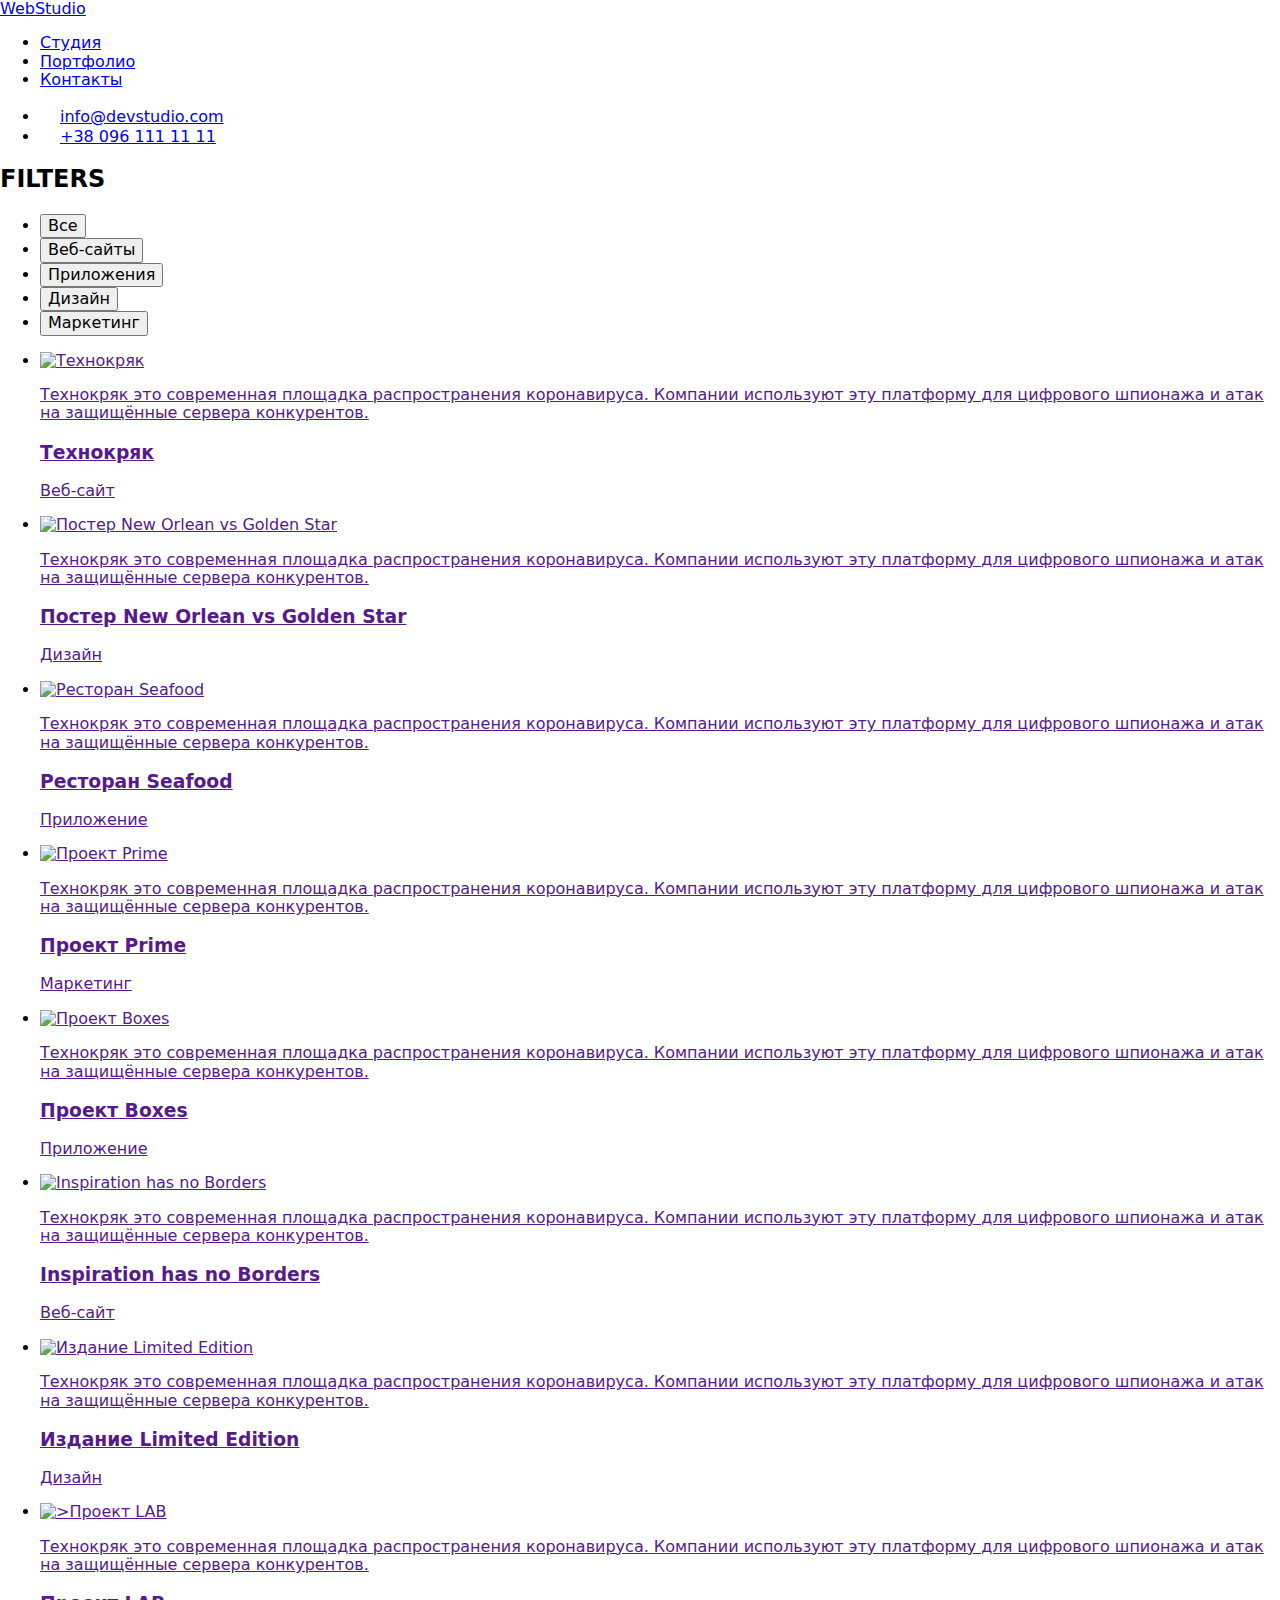
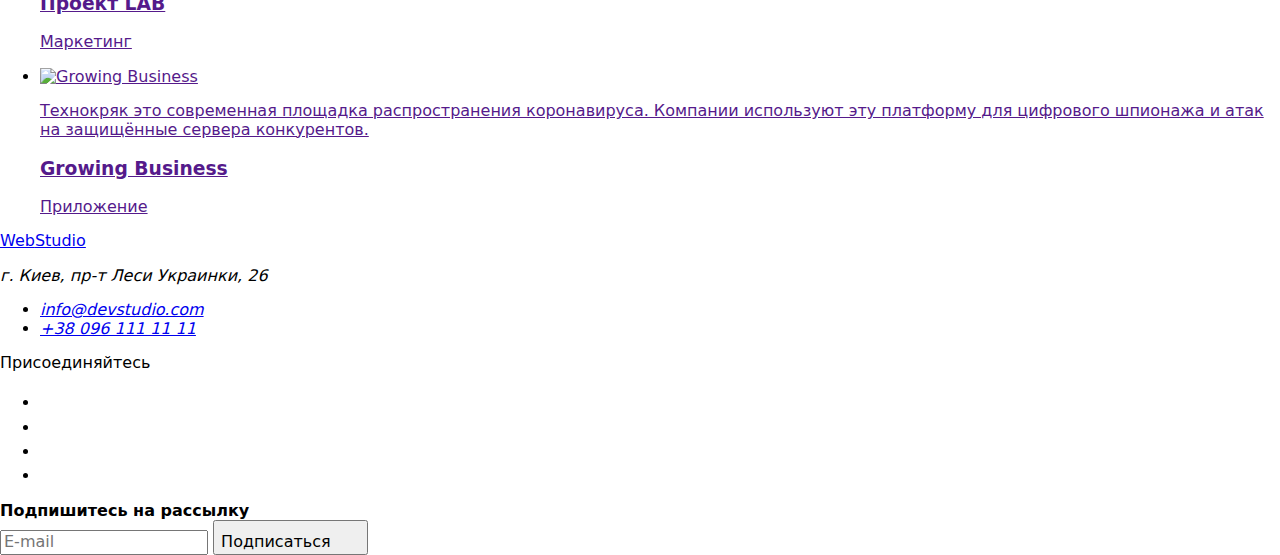
==== portfolio.html @ fc99a52b "Add files via upload" ====
<!DOCTYPE html>
<html lang="en">

<head>
    <meta charset="UTF-8">
    <meta http-equiv="X-UA-Compatible" content="IE=edge">
    <meta name="viewport" content="width=device-width, initial-scale=1.0">
    <title>Портфолио</title>
    <link rel="stylesheet" href="https://cdnjs.cloudflare.com/ajax/libs/modern-normalize/1.1.0/modern-normalize.min.css">
    <link rel="preconnect" href="https://fonts.googleapis.com">
    <link rel="preconnect" href="https://fonts.gstatic.com" crossorigin>
    <link
        href="https://fonts.googleapis.com/css2?family=Raleway:wght@700&family=Roboto:wght@400;500;700;900&display=swap"
        rel="stylesheet">
    <link rel="stylesheet" href="./css/styles.css">


</head>

<body>
    <header class="navigation">
        <div class="container"> 
             <a href="#" class="logo link main-menu">Web<span class="studio">Studio</span></a>
             <nav class="top-nav">
                 <ul class="menu-nav-links list">
                     <li><a href="./index.html" class="link">Студия</a></li>
                     <li><a href="portfolio.html" class="link-current">Портфолио</a></li>
                     <li><a href="#" class="link">Контакты</a></li>
                 </ul>
             </nav>
             <div class="contacts-links">
                 <ul class="nav-links list">
                     <li><a href="mailto:info@devstudio.com" class="e-mail-address link"><svg class="icon-envelope" width="20" height="16">
                         <use href="./images/icons.svg#icon-envelope"></use>
                     </svg>info@devstudio.com</a></li>
                     <li><a href="tel:+380961111111" class="phone-number link">
                     <svg class="icon-smartphone" width="20" height="16">
                         <use href="./images/icons.svg#icon-smartphone"></use>
                     </svg>+38 096 111 11 11</a></li>
                 </ul>
             </div>
         </div>
     </header>
    <main>
        <section class="projects-section">
            <div class="container">
                <h2 class="visually-hidden">FILTERS</h2>
                <!--filters-->
                <ul class="filters list">
                    <li><button class="filter oll" type="button">Все</button></li>
                    <li><button class="filter" type="button">Веб-сайты</button></li>
                    <li><button class="filter" type="button">Приложения</button></li>
                    <li> <button class="filter" type="button">Дизайн</button></li>
                    <li> <button class="filter" type="button">Маркетинг</button></li>
                </ul>
                <!--projects-->
                <ul class="projects list">
                    <li class="project">
                        <a href="" class="portfolio-card-box">
                           <div class="portfolio-card-box-top">
                            <img src="./images/portfolio_cards/pr1.jpg" alt="Технокряк">
                                <div class="poroject-overlay">
                                     <p class="poroject-overlay-text">
                                        Технокряк это современная площадка распространения
                                        коронавируса. Компании используют эту платформу для
                                        цифрового шпионажа и атак на защищённые сервера
                                        конкурентов.
                                    </p>
                                </div>
                           </div>
                            <div class="description">
                                <h3 class="project-title">Технокряк</h3>
                                <p class="project-text">Веб-сайт</p>
                            </div>
                        </a>
                    </li>
                    <li class="project">
                        <a href="" class="portfolio-card-box">
                          <div class="portfolio-card-box-top">
                                <img src="./images/portfolio_cards/pr2.jpg" alt="Постер New Orlean vs Golden Star">
                                <div class="poroject-overlay">
                                    <p class="poroject-overlay-text">
                                        Технокряк это современная площадка распространения
                                        коронавируса. Компании используют эту платформу для
                                        цифрового шпионажа и атак на защищённые сервера
                                        конкурентов.
                                    </p>
                                </div>
                          </div>
                            <div class="description">
                                <h3 class="project-title">Постер New Orlean vs Golden Star</h3>
                                <p class="project-text">Дизайн</p>
                            </div>
                        </a>
                    </li>
                    <li class="project">
                        <a href="" class="portfolio-card-box">
                           <div class="portfolio-card-box-top">
                                <img src="./images/portfolio_cards/pr3.jpg" alt="Ресторан Seafood">
                                <div class="poroject-overlay">
                                    <p class="poroject-overlay-text">
                                        Технокряк это современная площадка распространения
                                        коронавируса. Компании используют эту платформу для
                                        цифрового шпионажа и атак на защищённые сервера
                                        конкурентов.
                                    </p>
                                </div>
                            </div>   
                            <div class="description">
                                <h3 class="project-title">Ресторан Seafood</h3>
                                <p class="project-text">Приложение</p>
                            </div>
                        </a>
                    </li>
                    <li class="project">
                        <a href="" class="portfolio-card-box">
                            <div class="portfolio-card-box-top">
                                <img src="./images/portfolio_cards/pr4.jpg" alt="Проект Prime">
                                    <div class="poroject-overlay">
                                        <p class="poroject-overlay-text">
                                            Технокряк это современная площадка распространения
                                            коронавируса. Компании используют эту платформу для
                                            цифрового шпионажа и атак на защищённые сервера
                                            конкурентов.
                                        </p>
                                    </div>
                                </div>
                            <div class="description">
                                <h3 class="project-title">Проект Prime</h3>
                                <p class="project-text">Маркетинг</p>
                            </div>
                        </a>
                    </li>
                    <li class="project">
                        <a href="" class="portfolio-card-box">
                            <div class="portfolio-card-box-top">
                                <img src="./images/portfolio_cards/pr5.jpg" alt="Проект Boxes">
                                <div class="poroject-overlay">
                                    <p class="poroject-overlay-text">
                                        Технокряк это современная площадка распространения
                                        коронавируса. Компании используют эту платформу для
                                        цифрового шпионажа и атак на защищённые сервера
                                        конкурентов.
                                    </p>
                                </div>
                             </div>  
                            <div class="description">
                                <h3 class="project-title">Проект Boxes</h3>
                                <p class="project-text">Приложение</p>
                            </div>
                        </a>
                    </li>
                    <li class="project">
                        <a href="" class="portfolio-card-box">
                                <div class="portfolio-card-box-top">
                                    <img src="./images/portfolio_cards/pr6.jpg" alt="Inspiration has no Borders">
                                    <div class="poroject-overlay">
                                        <p class="poroject-overlay-text">
                                            Технокряк это современная площадка распространения
                                            коронавируса. Компании используют эту платформу для
                                            цифрового шпионажа и атак на защищённые сервера
                                            конкурентов.
                                        </p>
                                    </div>
                                </div>
                                <div class="description">
                                    <h3 class="project-title">Inspiration has no Borders</h3>
                                    <p class="project-text">Веб-сайт</p>
                                </div>
                        </a>
                    </li>
                    <li class="project">
                        <a href="" class="portfolio-card-box">
                            <div class="portfolio-card-box-top">
                                <img src="./images/portfolio_cards/pr7.jpg" alt="Издание Limited Edition">
                                <div class="poroject-overlay">
                                    <p class="poroject-overlay-text">
                                        Технокряк это современная площадка распространения
                                        коронавируса. Компании используют эту платформу для
                                        цифрового шпионажа и атак на защищённые сервера
                                        конкурентов.
                                    </p>
                                </div>
                            </div>
                            <div class="description">
                                <h3 class="project-title">Издание Limited Edition</h3>
                                <p class="project-text">Дизайн</p>
                            </div>
                        </a>
                    </li>
                    <li class="project">
                        <a href="" class="portfolio-card-box">
                            <div class="portfolio-card-box-top">
                                <img src="./images/portfolio_cards/pr8.jpg" alt=">Проект LAB">
                                <div class="poroject-overlay">
                                    <p class="poroject-overlay-text">
                                        Технокряк это современная площадка распространения
                                        коронавируса. Компании используют эту платформу для
                                        цифрового шпионажа и атак на защищённые сервера
                                        конкурентов.
                                    </p>
                                </div>
                            </div>  
                            <div class="description">
                                <h3 class="project-title">Проект LAB</h3>
                                <p class="project-text">Маркетинг</p>
                            </div>
                        </a>
                    </li>
                    <li class="project">
                        <a href="" class="portfolio-card-box">
                            <div class="portfolio-card-box-top">
                                <img src="./images/portfolio_cards/pr9.jpg" alt="Growing Business">
                                <div class="poroject-overlay">
                                    <p class="poroject-overlay-text">
                                        Технокряк это современная площадка распространения
                                        коронавируса. Компании используют эту платформу для
                                        цифрового шпионажа и атак на защищённые сервера
                                        конкурентов.
                                    </p>
                                </div>
                             </div>   
                            <div class="description">
                                <h3 class="project-title">Growing Business</h3>
                                <p class="project-text">Приложение</p>
                            </div>
                        </a>
                    </li>
                </ul>
            </div>
        </section>
    </main>
    <!--footer-->
    <footer>
        <div class="container">
            <div class="footer-content">
                <div class="footer-main-content"> <a href="#" class="logo link">Web<span class="footer-studio">Studio</span></a>
                    <address>
                        <p class="footer-adress">г. Киев, пр-т Леси Украинки, 26</p>
                        <ul class="footer-links list">
                            <li><a href="mailto:info@devstudio.com" class="footer-e-mail-address link">info@devstudio.com</a>
                            </li>
                            <li><a href="tel:+380961111111" class="footer-phone-number link">+38 096 111 11 11</a></li>
                        </ul>
                    </address>
                </div>
                <!--join us-->
                <div class="footer-social-links">
                    <p class="footer-social-title">Присоединяйтесь</p>
                    <ul class="list social-icons">
                        <li class="social-icons-item">
                            <a href="" class="footer-social-icons-link">
                                <svg class="footer-social-icons-svg" width="20" height="20">
                                    <use href="./images/icons.svg#icon-instagram"></use>
                                </svg>
                            </a>
                        </li>
        
                        <li class="social-icons-item">
                            <a href="" class="footer-social-icons-link">
                                <svg class="footer-social-icons-svg" width="20" height="20">
                                    <use href="./images/icons.svg#icon-twitter"></use>
                                </svg>
                            </a>
                        </li>
        
                        <li class="social-icons-item">
                            <a href="" class="footer-social-icons-link">
                                <svg class="footer-social-icons-svg" width="20" height="20">
                                    <use href="./images/icons.svg#icon-facebook"></use>
                                </svg>
                            </a>
                        </li>
        
                        <li class="social-icons-item">
                            <a href="" class="footer-social-icons-link">
                                <svg class="footer-social-icons-svg" width="20" height="20">
                                    <use href="./images/icons.svg#icon-linkedin"></use>
                                </svg>
                            </a>
                        </li>
                    </ul>
                </div>
                <!--subscribe-->
                <div class="subscribe">
                    <strong class="subscribe-title">Подпишитесь на рассылку</strong>
                    <form class="form-subscribe">
                        <input type="email" name="email" id="user-email" placeholder="E-mail" class="subscribe-input" />
        
                        <button type="submit" class="subscribe-button">Подписаться
                            <svg class="subscribe-icon" width="24" height="24">
                                <use href="./images/icons.svg#icon-icon-send"></use>
                            </svg>
                        </button>
                    </form>
                </div>
            </div>
        </div>
    </footer>
</body>

</html>
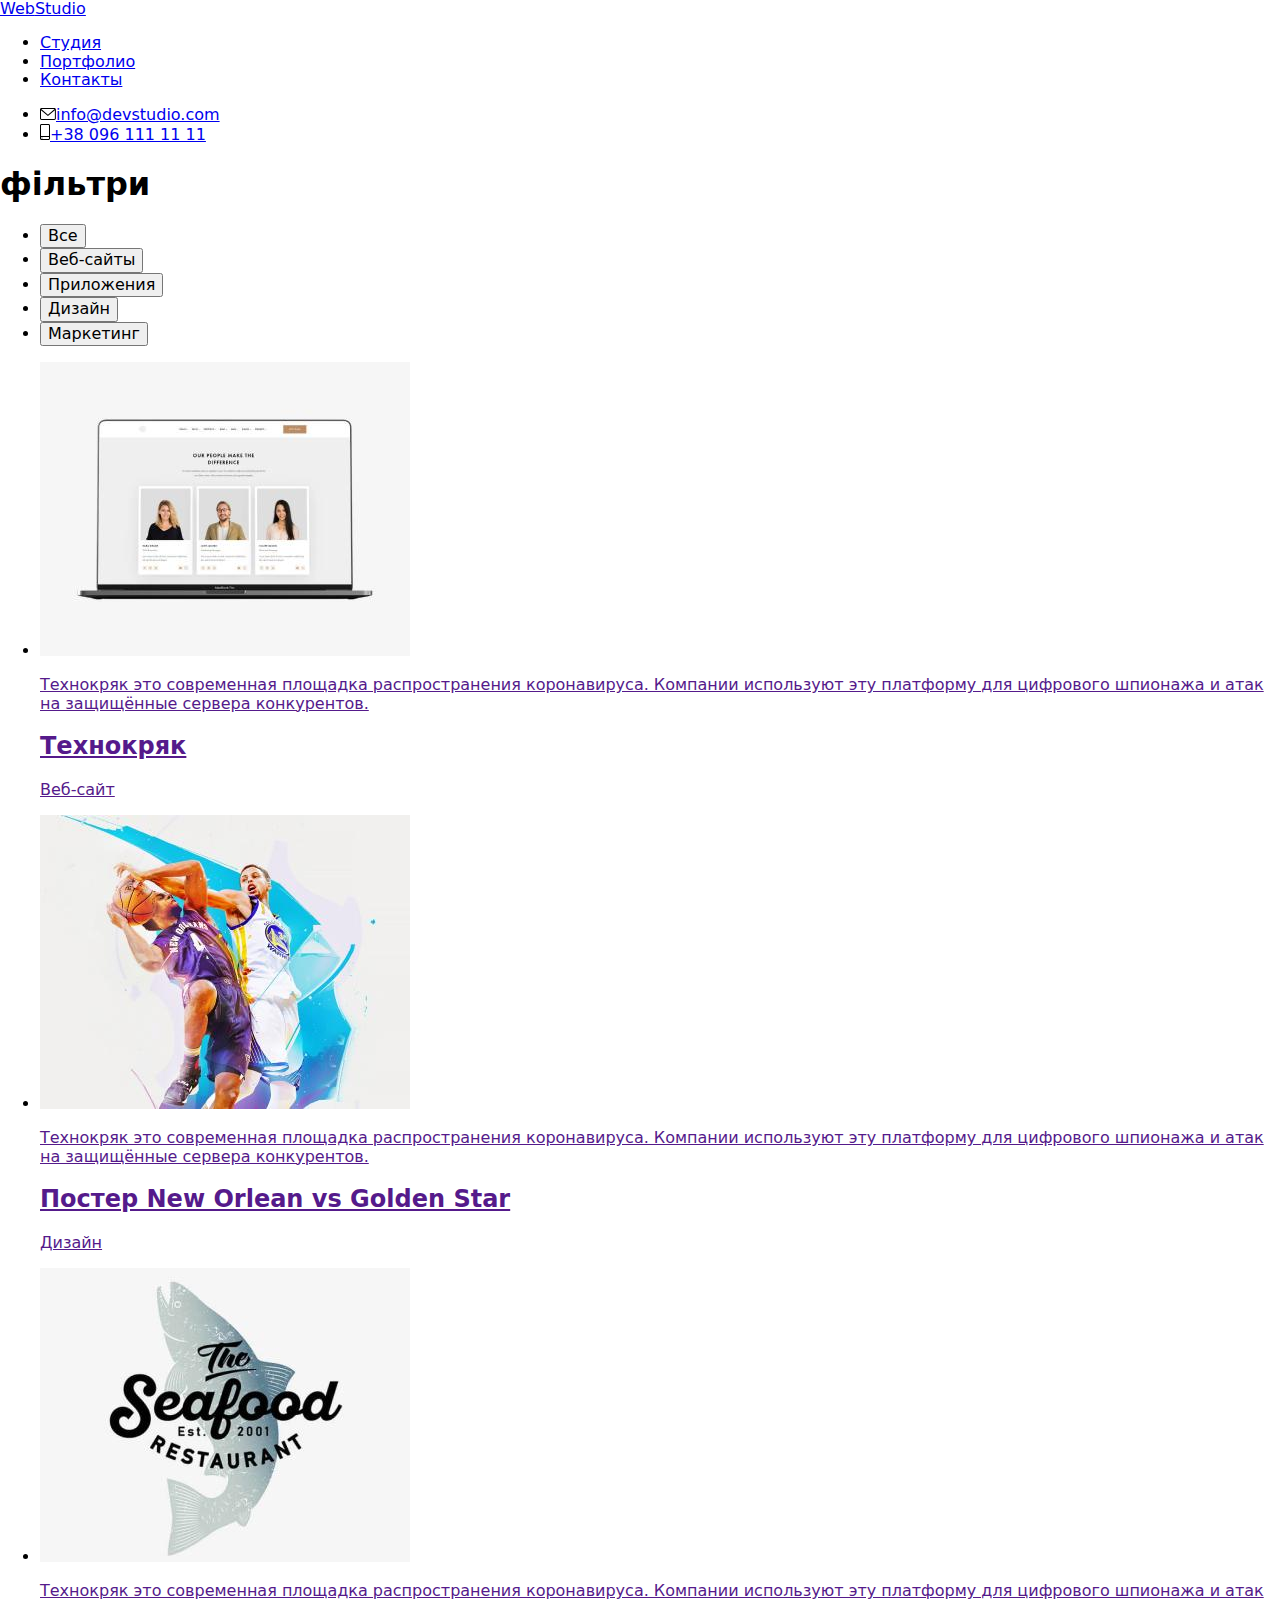
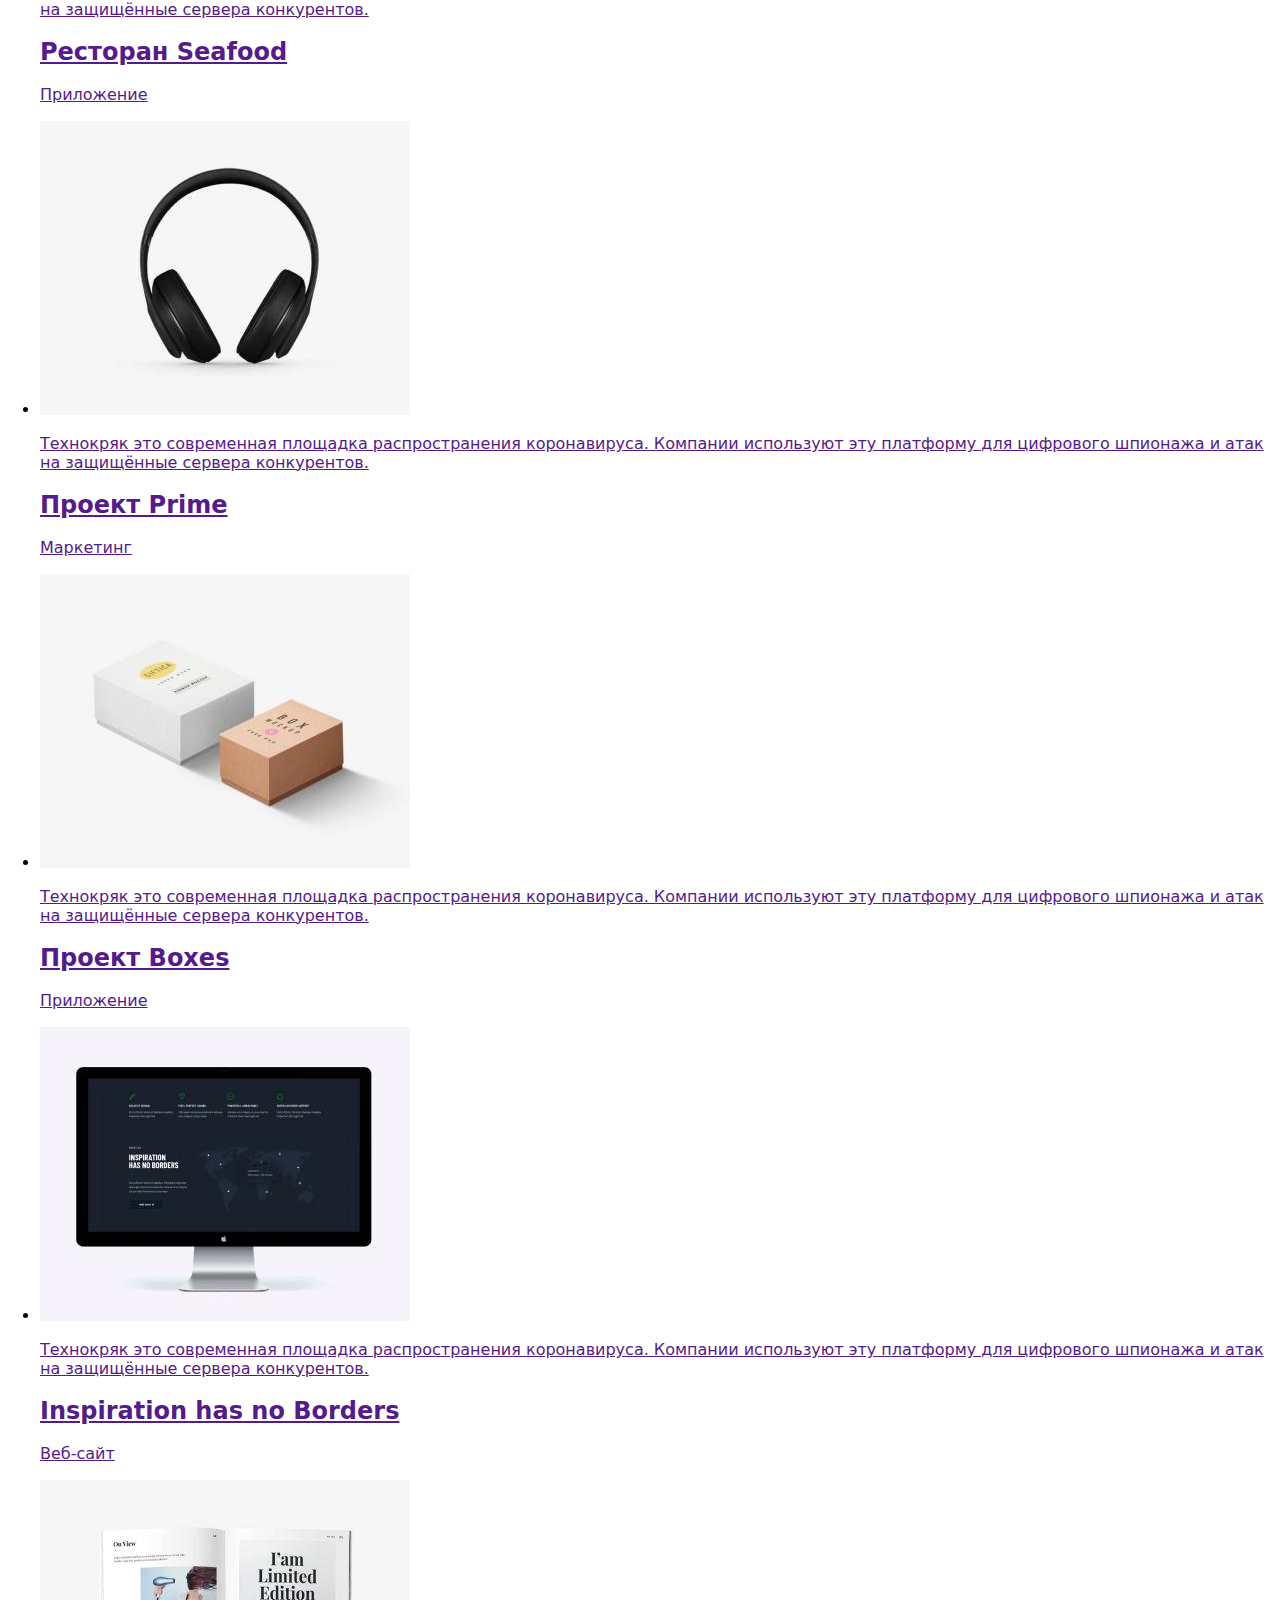
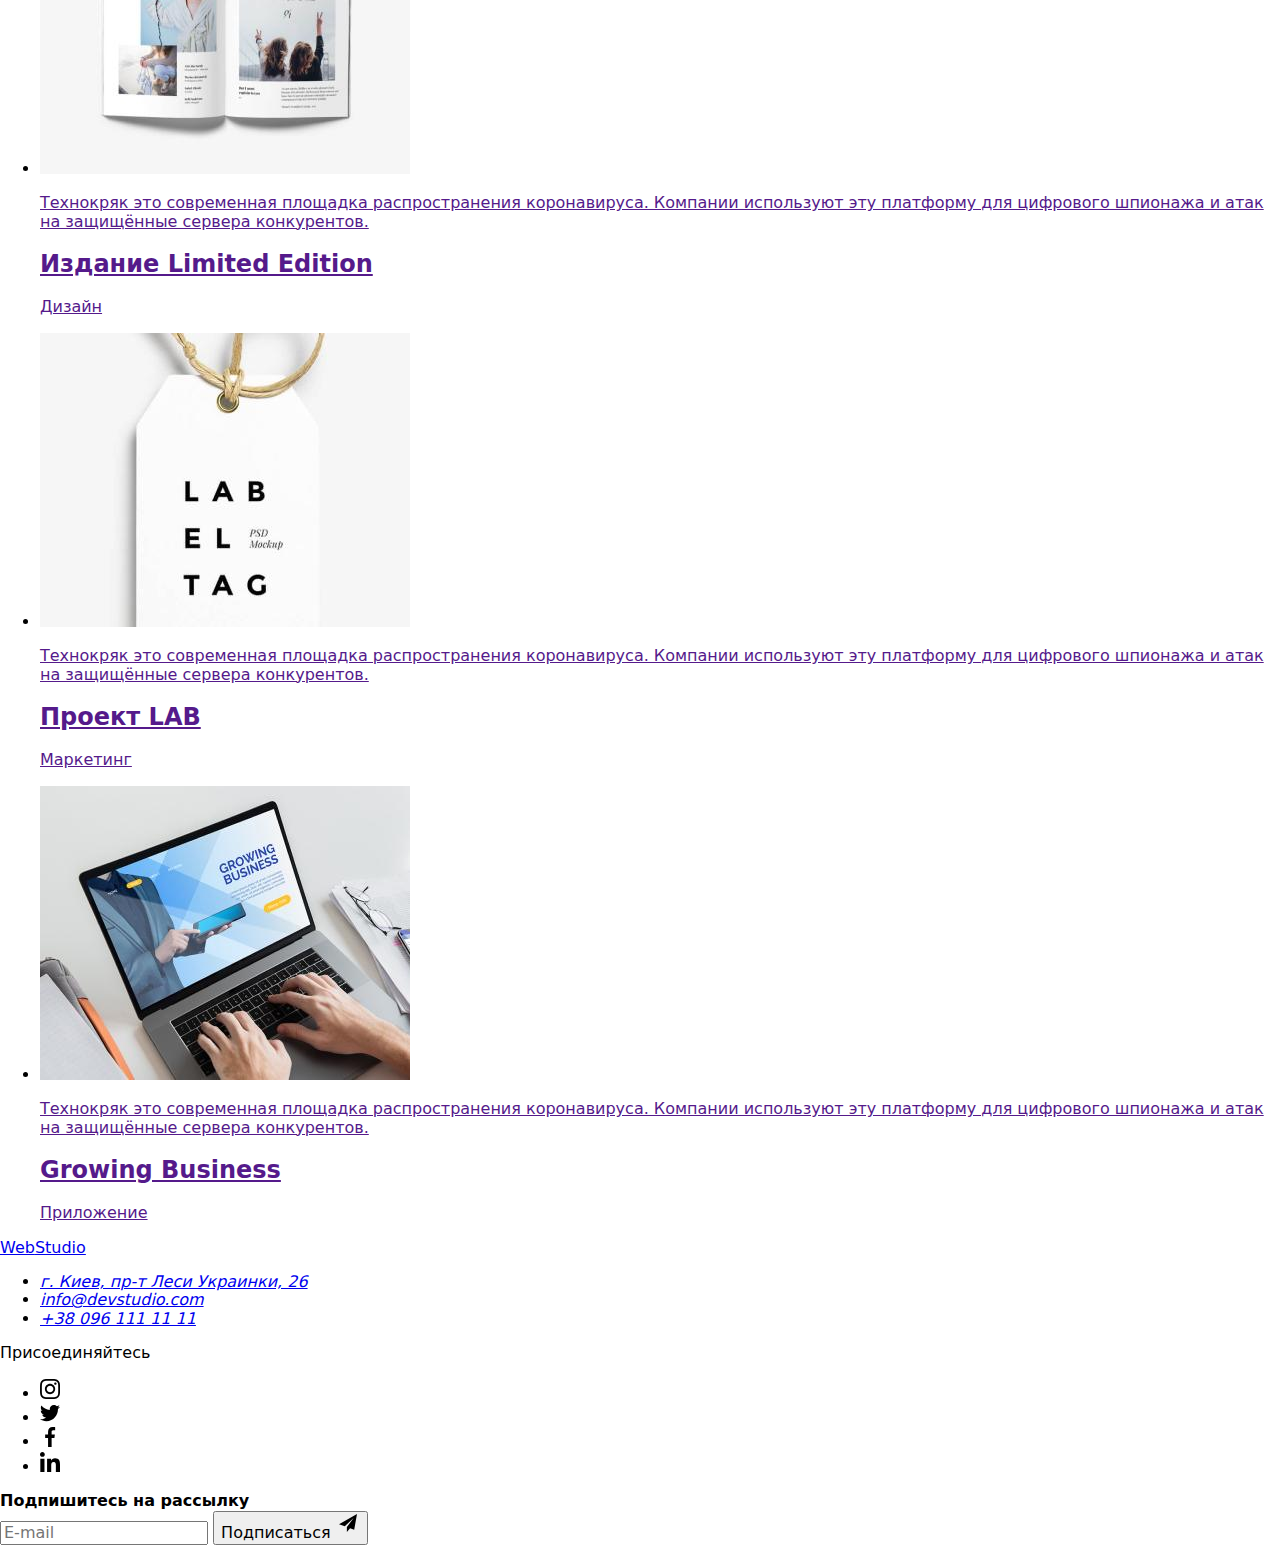
==== commit e3908519: "renamed by BEM an cuted to components" ====
--- a/portfolio.html
+++ b/portfolio.html
@@ -18,49 +18,164 @@
 </head>
 
 <body>
-    <header class="navigation">
-        <div class="container"> 
-             <a href="#" class="logo link main-menu">Web<span class="studio">Studio</span></a>
-             <nav class="top-nav">
-                 <ul class="menu-nav-links list">
-                     <li><a href="./index.html" class="link">Студия</a></li>
-                     <li><a href="portfolio.html" class="link-current">Портфолио</a></li>
-                     <li><a href="#" class="link">Контакты</a></li>
-                 </ul>
-             </nav>
-             <div class="contacts-links">
-                 <ul class="nav-links list">
-                     <li><a href="mailto:info@devstudio.com" class="e-mail-address link"><svg class="icon-envelope" width="20" height="16">
-                         <use href="./images/icons.svg#icon-envelope"></use>
-                     </svg>info@devstudio.com</a></li>
-                     <li><a href="tel:+380961111111" class="phone-number link">
-                     <svg class="icon-smartphone" width="20" height="16">
-                         <use href="./images/icons.svg#icon-smartphone"></use>
-                     </svg>+38 096 111 11 11</a></li>
-                 </ul>
-             </div>
-         </div>
-     </header>
+    <header class="sitenav">
+        <div class="container header-container">
+            <a href="#" class="logo logo--position">Web<span class="studio">Studio</span></a>
+            <nav class="top-nav">
+                <ul class="navigation">
+                    <li class="navigation__item"><a href="./index.html" class="link">Студия</a></li>
+                    <li class="navigation__item"><a href="portfolio.html" class="link current">Портфолио</a></li>
+                    <li class="navigation__item"><a href="#" class="link">Контакты</a></li>
+                </ul>
+            </nav>
+            <ul class="contacts">
+                <li class="contacts__item"><a href="mailto:info@devstudio.com" class="contacts__link"><svg
+                            class="icon-envelope" width="16" height="12">
+                            <use href="./images/icons.svg#icon-envelope"></use>
+                        </svg>info@devstudio.com</a>
+                </li>
+                <li class="contacts__item"><a href="tel:+380961111111" class="contacts__link">
+                        <svg class="icon-smartphone" width="10" height="16">
+                            <use href="./images/icons.svg#icon-smartphone"></use>
+                        </svg>+38 096 111 11 11</a>
+                </li>
+            </ul>
+        </div>
+    </header>
     <main>
-        <section class="projects-section">
+        <section class="section">
             <div class="container">
-                <h2 class="visually-hidden">FILTERS</h2>
-                <!--filters-->
-                <ul class="filters list">
-                    <li><button class="filter oll" type="button">Все</button></li>
-                    <li><button class="filter" type="button">Веб-сайты</button></li>
-                    <li><button class="filter" type="button">Приложения</button></li>
-                    <li> <button class="filter" type="button">Дизайн</button></li>
-                    <li> <button class="filter" type="button">Маркетинг</button></li>
+                <h1 class="visually-hidden">фільтри</h1>
+                <!-- filters-->
+                <ul class="filters">
+                    <li class="filters__item"><button class="filter oll" type="button">Все</button></li>
+                    <li class="filters__item"><button class="filter" type="button">Веб-сайты</button></li>
+                    <li class="filters__item"><button class="filter" type="button">Приложения</button></li>
+                    <li class="filters__item"> <button class="filter" type="button">Дизайн</button></li>
+                    <li class="filters__item"> <button class="filter" type="button">Маркетинг</button></li>
                 </ul>
-                <!--projects-->
-                <ul class="projects list">
-                    <li class="project">
-                        <a href="" class="portfolio-card-box">
-                           <div class="portfolio-card-box-top">
-                            <img src="./images/portfolio_cards/pr1.jpg" alt="Технокряк">
-                                <div class="poroject-overlay">
-                                     <p class="poroject-overlay-text">
+                <!-- projects-->
+                <ul class="projects">
+                    <li class="project">
+                        <a href="" class="portfolio__link">
+                            <div class="project__top">
+                                <img src="./images/portfolio_cards/pr1.jpg" alt="Технокряк">
+                                <div class="project__overlay">
+                                    <p class="project__overlay--text">
+                                        Технокряк это современная площадка распространения
+                                        коронавируса. Компании используют эту платформу для
+                                        цифрового шпионажа и атак на защищённые сервера
+                                        конкурентов.
+                                    </p>
+                                </div>
+                            </div>
+                            <div class="project__description">
+                                <h2 class="project__title">Технокряк</h2>
+                                <p class="project__text">Веб-сайт</p>
+                            </div>
+                        </a>
+                    </li>
+                    <li class="project">
+                        <a href="" class="portfolio__link">
+                            <div class="project__top">
+                                <img src="./images/portfolio_cards/pr2.jpg" alt="Постер New Orlean vs Golden Star">
+                                <div class="project__overlay">
+                                    <p class="project__overlay--text">
+                                        Технокряк это современная площадка распространения
+                                        коронавируса. Компании используют эту платформу для
+                                        цифрового шпионажа и атак на защищённые сервера
+                                        конкурентов.
+                                    </p>
+                                </div>
+                            </div>
+                            <div class="project__description">
+                                <h2 class="project__title">Постер New Orlean vs Golden Star</h2>
+                                <p class="project__text">Дизайн</p>
+                            </div>
+                        </a>
+                    </li>
+                    <li class="project">
+                        <a href="" class="portfolio__link">
+                            <div class="project__top">
+                                <img src="./images/portfolio_cards/pr3.jpg" alt="Ресторан Seafood">
+                                <div class="project__overlay">
+                                    <p class="project__overlay--text">
+                                        Технокряк это современная площадка распространения
+                                        коронавируса. Компании используют эту платформу для
+                                        цифрового шпионажа и атак на защищённые сервера
+                                        конкурентов.
+                                    </p>
+                                </div>
+                            </div>
+                            <div class="project__description">
+                                <h2 class="project__title">Ресторан Seafood</h2>
+                                <p class="project__text">Приложение</p>
+                            </div>
+                        </a>
+                    </li>
+                    <li class="project">
+                        <a href="" class="portfolio__link">
+                            <div class="project__top">
+                                <img src="./images/portfolio_cards/pr4.jpg" alt="Проект Prime">
+                                <div class="project__overlay">
+                                    <p class="project__overlay--text">
+                                        Технокряк это современная площадка распространения
+                                        коронавируса. Компании используют эту платформу для
+                                        цифрового шпионажа и атак на защищённые сервера
+                                        конкурентов.
+                                    </p>
+                                </div>
+                            </div>
+                            <div class="project__description">
+                                <h2 class="project__title">Проект Prime</h2>
+                                <p class="project__text">Маркетинг</p>
+                            </div>
+                        </a>
+                    </li>
+                    <li class="project">
+                        <a href="" class="portfolio__link">
+                            <div class="project__top">
+                                <img src="./images/portfolio_cards/pr5.jpg" alt="Проект Boxes">
+                                <div class="project__overlay">
+                                    <p class="project__overlay--text">
+                                        Технокряк это современная площадка распространения
+                                        коронавируса. Компании используют эту платформу для
+                                        цифрового шпионажа и атак на защищённые сервера
+                                        конкурентов.
+                                    </p>
+                                </div>
+                            </div>
+                            <div class="project__description">
+                                <h2 class="project__title">Проект Boxes</h2>
+                                <p class="project__text">Приложение</p>
+                            </div>
+                        </a>
+                    </li>
+                    <li class="project">
+                        <a href="" class="portfolio__link">
+                            <div class="project__top">
+                                <img src="./images/portfolio_cards/pr6.jpg" alt="Inspiration has no Borders">
+                                <div class="project__overlay">
+                                    <p class="project__overlay--text">
+                                        Технокряк это современная площадка распространения
+                                        коронавируса. Компании используют эту платформу для
+                                        цифрового шпионажа и атак на защищённые сервера
+                                        конкурентов.
+                                    </p>
+                                </div>
+                            </div>
+                            <div class="project__description">
+                                <h2 class="project__title">Inspiration has no Borders</h2>
+                                <p class="project__text">Веб-сайт</p>
+                            </div>
+                        </a>
+                    </li>
+                    <li class="project">
+                        <a href="" class="portfolio__link">
+                           <div class="project__top">
+                                <img src="./images/portfolio_cards/pr7.jpg" alt="Издание Limited Edition">
+                                <div class="project__overlay">
+                                    <p class="project__overlay--text">
                                         Технокряк это современная площадка распространения
                                         коронавируса. Компании используют эту платформу для
                                         цифрового шпионажа и атак на защищённые сервера
@@ -68,161 +183,47 @@
                                     </p>
                                 </div>
                            </div>
-                            <div class="description">
-                                <h3 class="project-title">Технокряк</h3>
-                                <p class="project-text">Веб-сайт</p>
-                            </div>
-                        </a>
-                    </li>
-                    <li class="project">
-                        <a href="" class="portfolio-card-box">
-                          <div class="portfolio-card-box-top">
-                                <img src="./images/portfolio_cards/pr2.jpg" alt="Постер New Orlean vs Golden Star">
-                                <div class="poroject-overlay">
-                                    <p class="poroject-overlay-text">
-                                        Технокряк это современная площадка распространения
-                                        коронавируса. Компании используют эту платформу для
-                                        цифрового шпионажа и атак на защищённые сервера
-                                        конкурентов.
-                                    </p>
-                                </div>
-                          </div>
-                            <div class="description">
-                                <h3 class="project-title">Постер New Orlean vs Golden Star</h3>
-                                <p class="project-text">Дизайн</p>
-                            </div>
-                        </a>
-                    </li>
-                    <li class="project">
-                        <a href="" class="portfolio-card-box">
-                           <div class="portfolio-card-box-top">
-                                <img src="./images/portfolio_cards/pr3.jpg" alt="Ресторан Seafood">
-                                <div class="poroject-overlay">
-                                    <p class="poroject-overlay-text">
-                                        Технокряк это современная площадка распространения
-                                        коронавируса. Компании используют эту платформу для
-                                        цифрового шпионажа и атак на защищённые сервера
-                                        конкурентов.
-                                    </p>
-                                </div>
-                            </div>   
-                            <div class="description">
-                                <h3 class="project-title">Ресторан Seafood</h3>
-                                <p class="project-text">Приложение</p>
-                            </div>
-                        </a>
-                    </li>
-                    <li class="project">
-                        <a href="" class="portfolio-card-box">
-                            <div class="portfolio-card-box-top">
-                                <img src="./images/portfolio_cards/pr4.jpg" alt="Проект Prime">
-                                    <div class="poroject-overlay">
-                                        <p class="poroject-overlay-text">
-                                            Технокряк это современная площадка распространения
-                                            коронавируса. Компании используют эту платформу для
-                                            цифрового шпионажа и атак на защищённые сервера
-                                            конкурентов.
-                                        </p>
-                                    </div>
-                                </div>
-                            <div class="description">
-                                <h3 class="project-title">Проект Prime</h3>
-                                <p class="project-text">Маркетинг</p>
-                            </div>
-                        </a>
-                    </li>
-                    <li class="project">
-                        <a href="" class="portfolio-card-box">
-                            <div class="portfolio-card-box-top">
-                                <img src="./images/portfolio_cards/pr5.jpg" alt="Проект Boxes">
-                                <div class="poroject-overlay">
-                                    <p class="poroject-overlay-text">
-                                        Технокряк это современная площадка распространения
-                                        коронавируса. Компании используют эту платформу для
-                                        цифрового шпионажа и атак на защищённые сервера
-                                        конкурентов.
-                                    </p>
-                                </div>
-                             </div>  
-                            <div class="description">
-                                <h3 class="project-title">Проект Boxes</h3>
-                                <p class="project-text">Приложение</p>
-                            </div>
-                        </a>
-                    </li>
-                    <li class="project">
-                        <a href="" class="portfolio-card-box">
-                                <div class="portfolio-card-box-top">
-                                    <img src="./images/portfolio_cards/pr6.jpg" alt="Inspiration has no Borders">
-                                    <div class="poroject-overlay">
-                                        <p class="poroject-overlay-text">
-                                            Технокряк это современная площадка распространения
-                                            коронавируса. Компании используют эту платформу для
-                                            цифрового шпионажа и атак на защищённые сервера
-                                            конкурентов.
-                                        </p>
-                                    </div>
-                                </div>
-                                <div class="description">
-                                    <h3 class="project-title">Inspiration has no Borders</h3>
-                                    <p class="project-text">Веб-сайт</p>
-                                </div>
-                        </a>
-                    </li>
-                    <li class="project">
-                        <a href="" class="portfolio-card-box">
-                            <div class="portfolio-card-box-top">
-                                <img src="./images/portfolio_cards/pr7.jpg" alt="Издание Limited Edition">
-                                <div class="poroject-overlay">
-                                    <p class="poroject-overlay-text">
-                                        Технокряк это современная площадка распространения
-                                        коронавируса. Компании используют эту платформу для
-                                        цифрового шпионажа и атак на защищённые сервера
-                                        конкурентов.
-                                    </p>
-                                </div>
-                            </div>
-                            <div class="description">
-                                <h3 class="project-title">Издание Limited Edition</h3>
-                                <p class="project-text">Дизайн</p>
-                            </div>
-                        </a>
-                    </li>
-                    <li class="project">
-                        <a href="" class="portfolio-card-box">
-                            <div class="portfolio-card-box-top">
+                            <div class="project__description">
+                                <h2 class="project__title">Издание Limited Edition</h2>
+                                <p class="project__text">Дизайн</p>
+                            </div>
+                        </a>
+                    </li>
+                    <li class="project">
+                        <a href="" class="portfolio__link">
+                            <div class="project__top">
                                 <img src="./images/portfolio_cards/pr8.jpg" alt=">Проект LAB">
-                                <div class="poroject-overlay">
-                                    <p class="poroject-overlay-text">
-                                        Технокряк это современная площадка распространения
-                                        коронавируса. Компании используют эту платформу для
-                                        цифрового шпионажа и атак на защищённые сервера
-                                        конкурентов.
-                                    </p>
-                                </div>
-                            </div>  
-                            <div class="description">
-                                <h3 class="project-title">Проект LAB</h3>
-                                <p class="project-text">Маркетинг</p>
-                            </div>
-                        </a>
-                    </li>
-                    <li class="project">
-                        <a href="" class="portfolio-card-box">
-                            <div class="portfolio-card-box-top">
+                                <div class="project__overlay">
+                                    <p class="project__overlay--text">
+                                        Технокряк это современная площадка распространения
+                                        коронавируса. Компании используют эту платформу для
+                                        цифрового шпионажа и атак на защищённые сервера
+                                        конкурентов.
+                                    </p>
+                                </div>
+                            </div>
+                            <div class="project__description">
+                                <h2 class="project__title">Проект LAB</h2>
+                                <p class="project__text">Маркетинг</p>
+                            </div>
+                        </a>
+                    </li>
+                    <li class="project">
+                        <a href="" class="portfolio__link">
+                            <div class="project__top">
                                 <img src="./images/portfolio_cards/pr9.jpg" alt="Growing Business">
-                                <div class="poroject-overlay">
-                                    <p class="poroject-overlay-text">
-                                        Технокряк это современная площадка распространения
-                                        коронавируса. Компании используют эту платформу для
-                                        цифрового шпионажа и атак на защищённые сервера
-                                        конкурентов.
-                                    </p>
-                                </div>
-                             </div>   
-                            <div class="description">
-                                <h3 class="project-title">Growing Business</h3>
-                                <p class="project-text">Приложение</p>
+                                <div class="project__overlay">
+                                    <p class="project-overlay-text">
+                                        Технокряк это современная площадка распространения
+                                        коронавируса. Компании используют эту платформу для
+                                        цифрового шпионажа и атак на защищённые сервера
+                                        конкурентов.
+                                    </p>
+                                </div>
+                            </div>
+                            <div class="project__description">
+                                <h2 class="project__title">Growing Business</h2>
+                                <p class="project__text">Приложение</p>
                             </div>
                         </a>
                     </li>
@@ -232,68 +233,74 @@
     </main>
     <!--footer-->
     <footer>
-        <div class="container">
-            <div class="footer-content">
-                <div class="footer-main-content"> <a href="#" class="logo link">Web<span class="footer-studio">Studio</span></a>
-                    <address>
-                        <p class="footer-adress">г. Киев, пр-т Леси Украинки, 26</p>
-                        <ul class="footer-links list">
-                            <li><a href="mailto:info@devstudio.com" class="footer-e-mail-address link">info@devstudio.com</a>
-                            </li>
-                            <li><a href="tel:+380961111111" class="footer-phone-number link">+38 096 111 11 11</a></li>
-                        </ul>
-                    </address>
-                </div>
-                <!--join us-->
-                <div class="footer-social-links">
-                    <p class="footer-social-title">Присоединяйтесь</p>
-                    <ul class="list social-icons">
-                        <li class="social-icons-item">
-                            <a href="" class="footer-social-icons-link">
-                                <svg class="footer-social-icons-svg" width="20" height="20">
-                                    <use href="./images/icons.svg#icon-instagram"></use>
-                                </svg>
-                            </a>
+        <div class="container footer-content ">
+    
+            <div class="content__item">
+                <a href="#" class="logo link">Web<span class="footer-studio">Studio</span></a>
+                <address>
+                    <ul class="footer-contacts">
+                        <li class="footer__item"><a href="https://goo.gl/maps/Uysv4rsXzybUecRq7" target=“_blank”
+                                class="footer__adress">г.
+                                Киев, пр-т Леси Украинки, 26</a></li>
+                        <li class="footer__item"><a href="mailto:info@devstudio.com"
+                                class="footer-contacts__link">info@devstudio.com</a>
                         </li>
-        
-                        <li class="social-icons-item">
-                            <a href="" class="footer-social-icons-link">
-                                <svg class="footer-social-icons-svg" width="20" height="20">
-                                    <use href="./images/icons.svg#icon-twitter"></use>
-                                </svg>
-                            </a>
-                        </li>
-        
-                        <li class="social-icons-item">
-                            <a href="" class="footer-social-icons-link">
-                                <svg class="footer-social-icons-svg" width="20" height="20">
-                                    <use href="./images/icons.svg#icon-facebook"></use>
-                                </svg>
-                            </a>
-                        </li>
-        
-                        <li class="social-icons-item">
-                            <a href="" class="footer-social-icons-link">
-                                <svg class="footer-social-icons-svg" width="20" height="20">
-                                    <use href="./images/icons.svg#icon-linkedin"></use>
-                                </svg>
-                            </a>
-                        </li>
+                        <li class="footer__item"><a href="tel:+380961111111" class="footer-contacts__link">+38 096 111 11
+                                11</a></li>
                     </ul>
-                </div>
-                <!--subscribe-->
-                <div class="subscribe">
-                    <strong class="subscribe-title">Подпишитесь на рассылку</strong>
-                    <form class="form-subscribe">
-                        <input type="email" name="email" id="user-email" placeholder="E-mail" class="subscribe-input" />
-        
-                        <button type="submit" class="subscribe-button">Подписаться
-                            <svg class="subscribe-icon" width="24" height="24">
-                                <use href="./images/icons.svg#icon-icon-send"></use>
+                </address>
+            </div>
+            <!--join us-->
+            <div class="footer__social-links">
+                <p class="footer__social-title">Присоединяйтесь</p>
+                <ul class="social">
+                    <li class="social__item">
+                        <a href="" class="social__link--footer">
+                            <svg class="social__svg--footer" width="20" height="20">
+                                <use href="./images/icons.svg#icon-instagram"></use>
                             </svg>
-                        </button>
-                    </form>
-                </div>
+                        </a>
+                    </li>
+    
+                    <li class="social__item">
+                        <a href="" class="social__link--footer">
+                            <svg class="social__svg--footer" width="20" height="20">
+                                <use href="./images/icons.svg#icon-twitter"></use>
+                            </svg>
+                        </a>
+                    </li>
+    
+                    <li class="social__item">
+                        <a href="" class="social__link--footer">
+                            <svg class="social__svg--footer" width="20" height="20">
+                                <use href="./images/icons.svg#icon-facebook"></use>
+                            </svg>
+                        </a>
+                    </li>
+    
+                    <li class="social__item">
+                        <a href="" class="social__link--footer">
+                            <svg class="social__svg--footer" width="20" height="20">
+                                <use href="./images/icons.svg#icon-linkedin"></use>
+                            </svg>
+                        </a>
+                    </li>
+                </ul>
+    
+            </div>
+    
+            <!--subscribe-->
+            <div class="subscribe">
+                <strong class="subscribe__title">Подпишитесь на рассылку</strong>
+                <form class="subscribe___form">
+                    <input type="email" name="email" id="user-email" placeholder="E-mail" class="subscribe__input">
+    
+                    <button type="submit" class="subscribe__button">Подписаться
+                        <svg class="subscribe__icon" width="24" height="24">
+                            <use href="./images/icons.svg#icon-send"></use>
+                        </svg>
+                    </button>
+                </form>
             </div>
         </div>
     </footer>
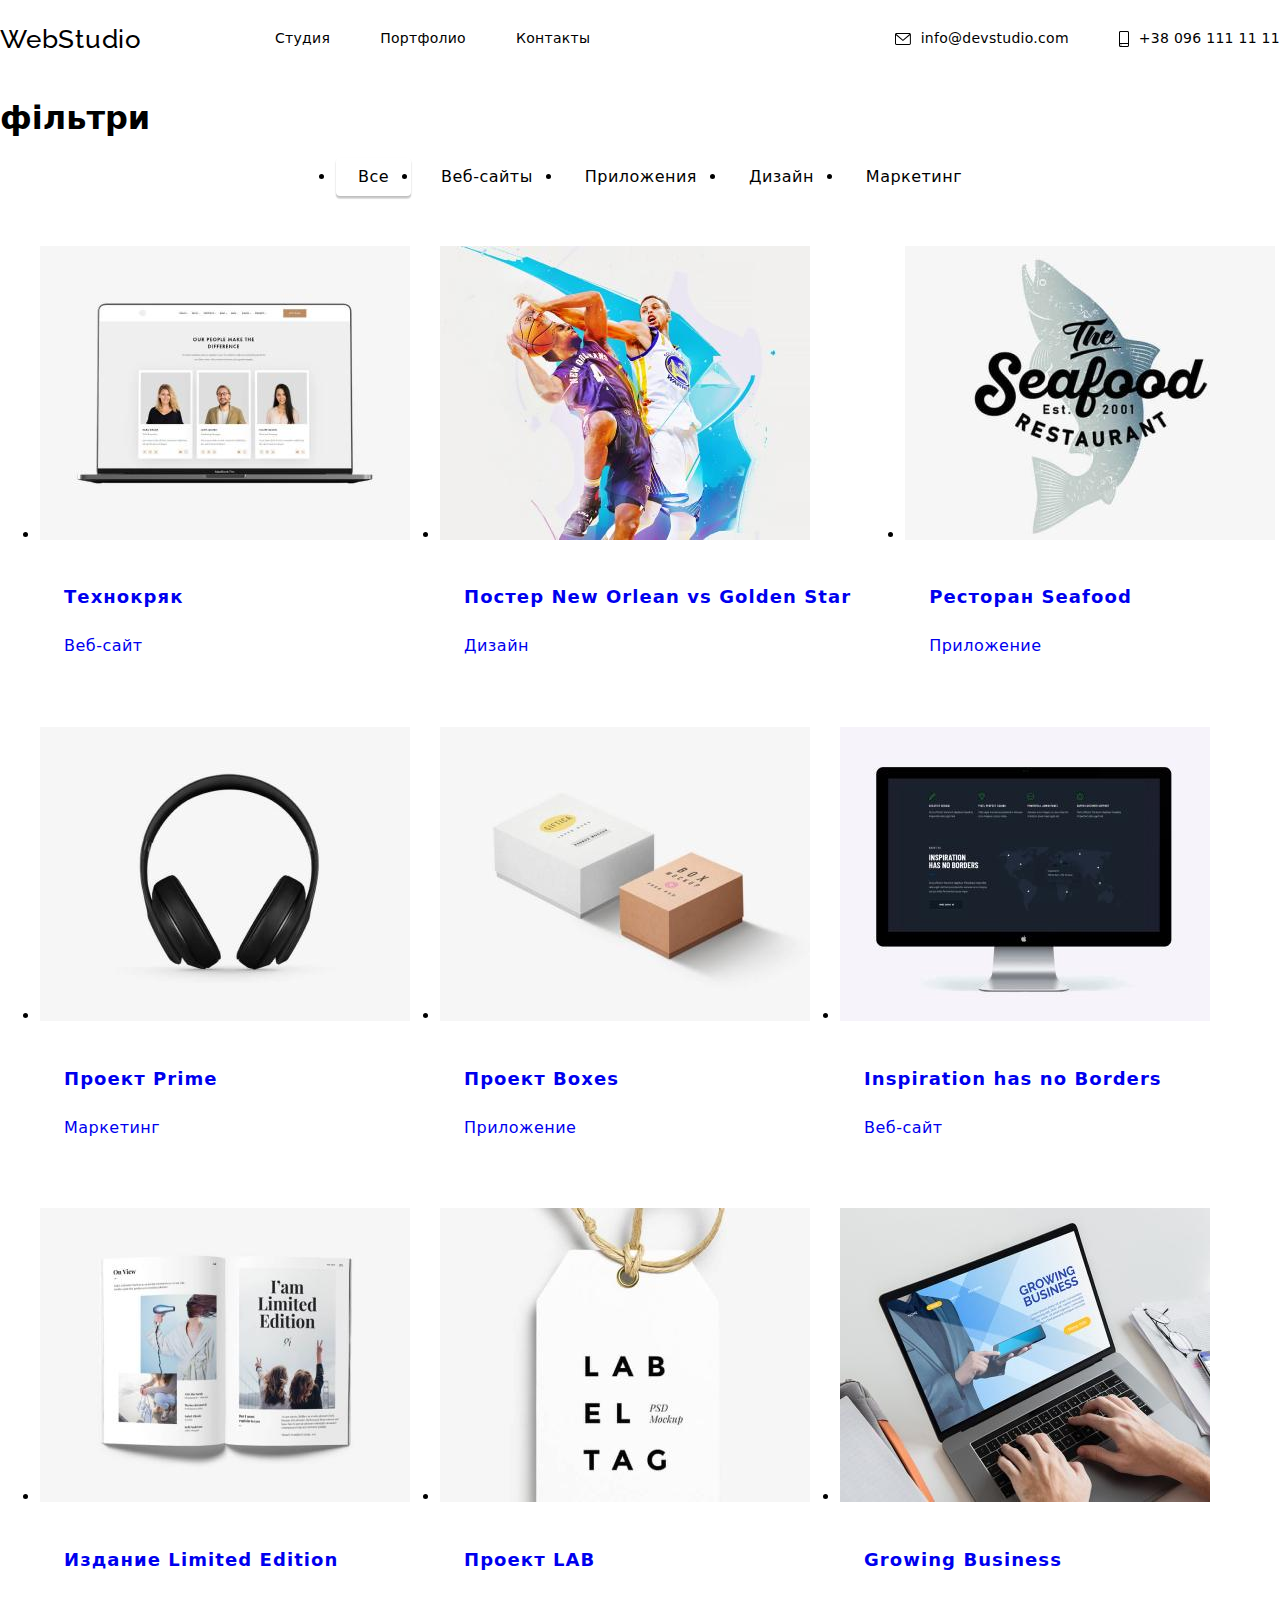
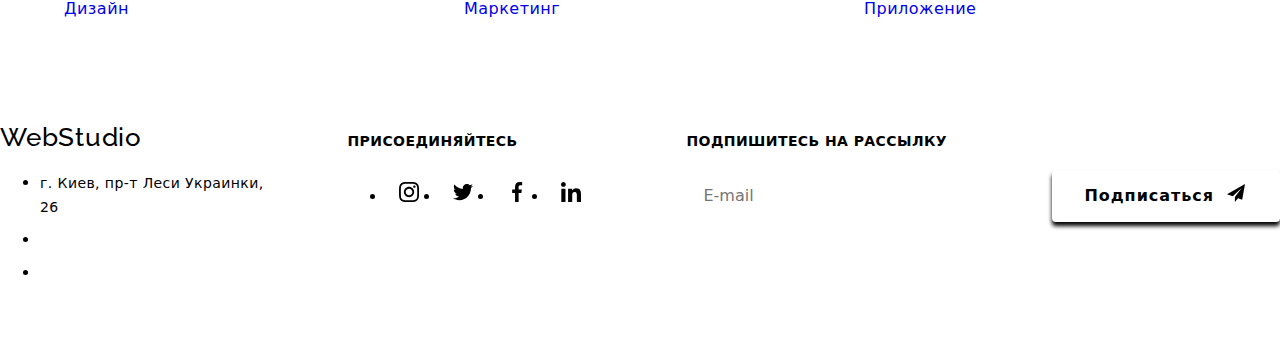
==== commit 037e4ed4: "get  together" ====
--- a/portfolio.html
+++ b/portfolio.html
@@ -12,7 +12,7 @@
     <link
         href="https://fonts.googleapis.com/css2?family=Raleway:wght@700&family=Roboto:wght@400;500;700;900&display=swap"
         rel="stylesheet">
-    <link rel="stylesheet" href="./css/styles.css">
+    <link rel="stylesheet" href="./css/main.css">
 
 
 </head>
--- a/css/main.css
+++ b/css/main.css
@@ -0,0 +1,1031 @@
+/*header*/
+.sitenav {
+  border-bottom: 1px solid var(--border-header-color);
+}
+
+.top-nav {
+  display: -webkit-box;
+  display: -ms-flexbox;
+  display: flex;
+  -webkit-box-align: center;
+      -ms-flex-align: center;
+          align-items: center;
+}
+
+.header-container {
+  background-color: var(--primary-wite-color);
+  font-weight: 500;
+  font-size: 14px;
+  line-height: 1.14;
+  letter-spacing: 0.02em;
+  display: -webkit-box;
+  display: -ms-flexbox;
+  display: flex;
+}
+
+.navigation,
+.contacts {
+  display: -webkit-box;
+  display: -ms-flexbox;
+  display: flex;
+  -webkit-box-align: center;
+      -ms-flex-align: center;
+          align-items: center;
+  margin-left: auto;
+}
+
+.contacts__item,
+.navigation__item {
+  display: -webkit-box;
+  display: -ms-flexbox;
+  display: flex;
+  -webkit-box-align: center;
+      -ms-flex-align: center;
+          align-items: center;
+}
+
+.contacts__item:not(:last-child),
+.navigation__item:not(:last-child) {
+  margin-right: 50px;
+}
+
+.navigation {
+  margin-left: 93px;
+}
+
+.link,
+.contacts__link {
+  color: var(--primary-text-color);
+  text-decoration: none;
+  -webkit-transition: color 250ms cubic-bezier(0.4, 0, 0.2, 1);
+  transition: color 250ms cubic-bezier(0.4, 0, 0.2, 1);
+}
+
+.link:hover,
+.contacts__link:hover,
+.link:focus,
+.contacts__link:focus {
+  color: var(--accent-color);
+  cursor: pointer;
+}
+
+.logo {
+  font-family: Raleway;
+  font-style: Bold;
+  font-size: 26px;
+  line-height: 1.17;
+  font-weight: 500;
+  color: var(--accent-color);
+  letter-spacing: 0.03em;
+  text-decoration: none;
+  display: block;
+}
+
+.logo--position {
+  padding: 24px 0;
+}
+
+.studio {
+  color: var(--new-accent-color);
+}
+
+.current {
+  color: var(--accent-color);
+  text-decoration: none;
+  position: relative;
+}
+
+.current::after {
+  display: block;
+  content: "";
+  position: absolute;
+  left: 0;
+  bottom: -32px;
+  width: 100%;
+  height: 4px;
+  background-color: var(--accent-color);
+  border-radius: 2px;
+}
+
+.contacts__link {
+  color: var(--text-color);
+  display: -webkit-box;
+  display: -ms-flexbox;
+  display: flex;
+  -webkit-box-align: center;
+      -ms-flex-align: center;
+          align-items: center;
+}
+
+/*hero*/
+.hero {
+  background-color: var(--primary-bg-color);
+  padding: 200px 0;
+}
+
+.hero--position {
+  display: -webkit-box;
+  display: -ms-flexbox;
+  display: flex;
+  -webkit-box-orient: vertical;
+  -webkit-box-direction: normal;
+      -ms-flex-direction: column;
+          flex-direction: column;
+}
+
+.hero__header {
+  font-weight: 900;
+  font-size: 44px;
+  line-height: 1.36;
+  text-align: center;
+  letter-spacing: 0.06em;
+  text-transform: uppercase;
+  color: var(--primary-wite-color);
+  margin-bottom: 30px;
+}
+
+.hero__button {
+  font-weight: 700;
+  font-size: 16px;
+  line-height: 1.87;
+  text-align: center;
+  letter-spacing: 0.06em;
+  background-color: var(--accent-color);
+  text-transform: none;
+  color: var(--primary-wite-color);
+  cursor: pointer;
+  border: none;
+  border-radius: 4px;
+  -webkit-box-shadow: drop-shadow 0px 4px 4px rgba(0, 0, 0, 0.25);
+          box-shadow: drop-shadow 0px 4px 4px rgba(0, 0, 0, 0.25);
+  padding: 10px 32px;
+  margin: 0 auto;
+  display: -webkit-box;
+  display: -ms-flexbox;
+  display: flex;
+}
+
+.hero__button:hover,
+.hero__button:focus {
+  background-color: var(--accent-bt-color);
+}
+
+.hero--overlay {
+  max-width: 1600px;
+  height: 600px;
+  margin-left: auto;
+  margin-right: auto;
+  background-image: -webkit-gradient(linear, left top, right top, from(rgba(47, 48, 58, 0.4)), to(rgba(47, 48, 58, 0.4))), url(../images/mainImg.jpg);
+  background-image: linear-gradient(to right, rgba(47, 48, 58, 0.4), rgba(47, 48, 58, 0.4)), url(../images/mainImg.jpg);
+  background-repeat: no-repeat;
+  background-position: center;
+  background-size: cover;
+}
+
+/*advantages */
+.advantages__title {
+  font-weight: 700;
+  font-size: 14px;
+  line-height: 1.14;
+  letter-spacing: 0.03em;
+  text-transform: uppercase;
+  margin-bottom: 9px;
+}
+
+.advantages__text {
+  font-weight: 400;
+  font-size: 14px;
+  line-height: 1.71;
+  letter-spacing: 0.03em;
+  color: var(--text-color);
+}
+
+.advantages__icon {
+  display: -webkit-box;
+  display: -ms-flexbox;
+  display: flex;
+  -webkit-box-pack: center;
+      -ms-flex-pack: center;
+          justify-content: center;
+  -webkit-box-align: center;
+      -ms-flex-align: center;
+          align-items: center;
+  width: 270px;
+  height: 120px;
+  background-color: var(--main-bt-color);
+  border-radius: 4px;
+  margin-bottom: 30px;
+  fill: currentColor;
+}
+
+.advantages__list {
+  display: -webkit-box;
+  display: -ms-flexbox;
+  display: flex;
+}
+
+.advantages__item:last-child {
+  margin-right: 0;
+}
+
+.advantages__item {
+  margin-right: 30px;
+  width: calc((100% - 90px) / 4);
+}
+
+/*our job*/
+.section--our-job {
+  padding-top: 0;
+}
+
+.our-job--container {
+  display: -webkit-box;
+  display: -ms-flexbox;
+  display: flex;
+  -webkit-box-orient: vertical;
+  -webkit-box-direction: normal;
+      -ms-flex-direction: column;
+          flex-direction: column;
+}
+
+.our-job__title,
+.our-team__header {
+  font-weight: 700;
+  font-size: 36px;
+  line-height: 1.17;
+  text-align: center;
+  letter-spacing: 0.03em;
+  margin-bottom: 50px;
+}
+
+.our-job {
+  display: -webkit-box;
+  display: -ms-flexbox;
+  display: flex;
+}
+
+.our-job__item {
+  width: calc((100% - 60px) / 3);
+  margin-right: 30px;
+}
+
+.our-job__item:last-child {
+  margin-right: 0;
+}
+
+.item__box {
+  position: relative;
+}
+
+.item__lable {
+  display: -webkit-box;
+  display: -ms-flexbox;
+  display: flex;
+  -webkit-box-pack: center;
+      -ms-flex-pack: center;
+          justify-content: center;
+  -webkit-box-align: center;
+      -ms-flex-align: center;
+          align-items: center;
+  position: absolute;
+  bottom: 0;
+  left: 0;
+  width: 100%;
+  height: 70px;
+  background: rgba(47, 48, 58, 0.8);
+}
+
+.lable__description {
+  font-weight: bold;
+  font-size: 14px;
+  line-height: 1.14;
+  text-align: center;
+  letter-spacing: 0.03em;
+  text-transform: uppercase;
+  color: var(--primary-wite-color);
+}
+
+/*our team*/
+.section--our-team {
+  background-color: var(--primary-grey-color);
+}
+
+.item__title {
+  font-weight: 500;
+  font-size: 16px;
+  line-height: 1.19;
+  letter-spacing: 0.03em;
+  text-align: center;
+  margin-bottom: 10px;
+}
+
+.item__text {
+  font-size: 16px;
+  line-height: 1.19;
+  letter-spacing: 0.03em;
+  color: var(--text-color);
+  text-align: center;
+}
+
+.our-team {
+  display: -webkit-box;
+  display: -ms-flexbox;
+  display: flex;
+}
+
+.our-team__item {
+  margin-right: 30px;
+  width: calc((100% - 90px) / 4);
+  background-color: var(--primary-wite-color);
+  -webkit-box-shadow: 0px 4px 4px rgba(0, 0, 0, 0.25);
+          box-shadow: 0px 4px 4px rgba(0, 0, 0, 0.25);
+  border-radius: 0px 0px 4px 4px;
+}
+
+.our-team__item:last-child {
+  margin-right: 0;
+}
+
+.item__description {
+  padding: 30px 0px;
+}
+
+.social {
+  display: -webkit-box;
+  display: -ms-flexbox;
+  display: flex;
+  -webkit-box-pack: center;
+      -ms-flex-pack: center;
+          justify-content: center;
+  margin-top: 16px;
+}
+
+.social__item:not(:last-child) {
+  margin-right: 10px;
+}
+
+.social__link,
+.social__link--footer {
+  display: -webkit-box;
+  display: -ms-flexbox;
+  display: flex;
+  -webkit-box-pack: center;
+      -ms-flex-pack: center;
+          justify-content: center;
+  -webkit-box-align: center;
+      -ms-flex-align: center;
+          align-items: center;
+  width: 44px;
+  height: 44px;
+  border-radius: 50%;
+  -webkit-transition: background-color 250ms cubic-bezier(0.4, 0, 0.2, 1), color 250ms cubic-bezier(0.4, 0, 0.2, 1);
+  transition: background-color 250ms cubic-bezier(0.4, 0, 0.2, 1), color 250ms cubic-bezier(0.4, 0, 0.2, 1);
+}
+
+.social__link--footer {
+  border-radius: 50%;
+  background-color: var(--links-background-color);
+}
+
+.social__link--footer:hover,
+.social__link--footer:focus {
+  background-color: var(--accent-color);
+}
+
+.social__svg--footer {
+  fill: var(--primary-wite-color);
+}
+
+.social__link:hover,
+.social__link:focus {
+  cursor: pointer;
+  background-color: var(--accent-color);
+}
+
+.social__svg {
+  fill: var(--svg-color);
+}
+
+.social__link:hover .social__svg:hover,
+.social__link:focus .social__svg:focus {
+  fill: var(--primary-wite-color);
+}
+
+.client {
+  display: -webkit-box;
+  display: -ms-flexbox;
+  display: flex;
+}
+
+.client__title {
+  font-weight: bold;
+  font-size: 36px;
+  line-height: 1.17;
+  text-align: center;
+  letter-spacing: 0.03em;
+  margin-bottom: 50px;
+}
+
+.client__link {
+  display: -webkit-box;
+  display: -ms-flexbox;
+  display: flex;
+  -webkit-box-align: center;
+      -ms-flex-align: center;
+          align-items: center;
+  -webkit-box-pack: center;
+      -ms-flex-pack: center;
+          justify-content: center;
+  color: var(--border-logo-color);
+  border: 1px solid currentColor;
+  width: 170px;
+  height: 92px;
+  border-radius: 4px;
+  overflow: hidden;
+  -webkit-transition: border-color 250ms cubic-bezier(0.4, 0, 0.2, 1), color 250ms cubic-bezier(0.4, 0, 0.2, 1);
+  transition: border-color 250ms cubic-bezier(0.4, 0, 0.2, 1), color 250ms cubic-bezier(0.4, 0, 0.2, 1);
+}
+
+.client__item:not(:last-child) {
+  margin-right: 30px;
+}
+
+.client__item:hover,
+.client__link:hover,
+.client__item:focus,
+.client__link:focus {
+  color: var(--accent-bt-color);
+}
+
+.client__item .client__link {
+  fill: currentColor;
+}
+
+/*footer*/
+.footer-content {
+  display: -webkit-box;
+  display: -ms-flexbox;
+  display: flex;
+  -webkit-box-align: baseline;
+      -ms-flex-align: baseline;
+          align-items: baseline;
+}
+
+.content__item {
+  margin-right: 70px;
+  -webkit-box-flex: 1;
+      -ms-flex-positive: 1;
+          flex-grow: 1;
+}
+
+footer {
+  background-color: var(--primary-bg-color);
+  padding: 60px 0;
+}
+
+.footer-studio {
+  color: var(--primary-wite-color);
+}
+
+.footer__adress,
+.footer-contacts__link {
+  font-style: normal;
+  font-size: 14px;
+  line-height: 1.71;
+  letter-spacing: 0.03em;
+  text-decoration: none;
+  color: var(--primary-wite-color);
+}
+
+.footer__item:not(:last-child) {
+  margin-bottom: 9px;
+}
+
+.footer-contacts__link {
+  color: rgba(255, 255, 255, 0.6);
+}
+
+footer .logo {
+  margin-bottom: 20px;
+}
+
+/*.footer-social-links {
+}*/
+.footer__social-title,
+.subscribe__title {
+  font-weight: bold;
+  font-size: 14px;
+  line-height: 1.14;
+  letter-spacing: 0.03em;
+  text-transform: uppercase;
+  color: var(--primary-wite-color);
+  margin-bottom: 20px;
+}
+
+/*subscribe*/
+.subscribe {
+  margin-left: 93px;
+}
+
+.subscribe___form {
+  position: relative;
+  display: -webkit-box;
+  display: -ms-flexbox;
+  display: flex;
+}
+
+.subscribe__title {
+  margin-bottom: 15 px;
+  display: block;
+}
+
+.subscribe__input {
+  margin: 0;
+  padding: 15px 16px;
+  border-radius: 4px;
+  border: 1px solid rgba(255, 255, 255, 0.3);
+  font-family: inherit;
+  font-style: regular;
+  font-size: 16px;
+  line-height: 1.25;
+  width: 358px;
+  margin-right: 8px;
+  color: rgba(255, 255, 255, 0.6);
+  background-color: var(--primary-bg-color);
+  outline: none;
+  -webkit-transition: border 250ms cubic-bezier(0.4, 0, 0.2, 1);
+  transition: border 250ms cubic-bezier(0.4, 0, 0.2, 1);
+}
+
+.subscribe__input:hover,
+.subscribe__input:focus {
+  border-color: var(--accent-color);
+}
+
+.subscribe__button {
+  font-weight: 700;
+  font-size: 16px;
+  line-height: 1.87;
+  text-align: center;
+  letter-spacing: 0.06em;
+  background-color: var(--accent-color);
+  text-transform: none;
+  color: var(--primary-wite-color);
+  cursor: pointer;
+  border: none;
+  border-radius: 4px;
+  -webkit-box-shadow: 0px 4px 4px black;
+          box-shadow: 0px 4px 4px black;
+  padding: 10px 32px;
+  display: -webkit-box;
+  display: -ms-flexbox;
+  display: flex;
+  -webkit-box-align: center;
+      -ms-flex-align: center;
+          align-items: center;
+  -webkit-box-pack: center;
+      -ms-flex-pack: center;
+          justify-content: center;
+  -webkit-transition: background-color 500ms cubic-bezier(0.4, 0, 0.2, 1);
+  transition: background-color 500ms cubic-bezier(0.4, 0, 0.2, 1);
+}
+
+.subscribe__icon {
+  width: 24px;
+  height: 24px;
+  margin-left: 10px;
+  fill: currentColor;
+}
+
+/*modal*/
+.backdrop {
+  position: fixed;
+  top: 0;
+  left: 0;
+  width: 100%;
+  height: 100%;
+  background-color: rgba(0, 0, 0, 0.2);
+  display: -webkit-box;
+  display: -ms-flexbox;
+  display: flex;
+  -webkit-box-orient: vertical;
+  -webkit-box-direction: normal;
+      -ms-flex-direction: column;
+          flex-direction: column;
+  -webkit-box-align: center;
+      -ms-flex-align: center;
+          align-items: center;
+}
+
+.backdrop:not(.is-hidden) {
+  -webkit-transition: opacity 500ms cubic-bezier(0.4, 0, 0.2, 1), visibility 500ms cubic-bezier(0.4, 0, 0.2, 1);
+  transition: opacity 500ms cubic-bezier(0.4, 0, 0.2, 1), visibility 500ms cubic-bezier(0.4, 0, 0.2, 1);
+}
+
+.backdrop.is-hidden {
+  visibility: hidden;
+  opacity: 0;
+  pointer-events: none;
+  -webkit-transition: opacity 500ms cubic-bezier(0.4, 0, 0.2, 1), visibility 500ms cubic-bezier(0.4, 0, 0.2, 1);
+  transition: opacity 500ms cubic-bezier(0.4, 0, 0.2, 1), visibility 500ms cubic-bezier(0.4, 0, 0.2, 1);
+}
+
+.modal {
+  width: 528px;
+  height: 581px;
+  position: relative;
+  max-height: 100%;
+  max-width: 100%;
+  margin: auto;
+  overflow: auto;
+  background-color: var(--primary-wite-color);
+  color: var(--primary-text-color);
+  -webkit-box-shadow: 0px 1px 3px rgba(0, 0, 0, 0.12), 0px 1px 1px rgba(0, 0, 0, 0.14), 0px 2px 1px rgba(0, 0, 0, 0.2);
+          box-shadow: 0px 1px 3px rgba(0, 0, 0, 0.12), 0px 1px 1px rgba(0, 0, 0, 0.14), 0px 2px 1px rgba(0, 0, 0, 0.2);
+  border-radius: 4px;
+}
+
+.modal__close-button {
+  position: absolute;
+  top: 8px;
+  right: 8px;
+  width: 30px;
+  height: 30px;
+  border-radius: 50%;
+  background: var(--primary-wite-color);
+  border: 1px solid rgba(0, 0, 0, 0.1);
+  display: -webkit-box;
+  display: -ms-flexbox;
+  display: flex;
+  -webkit-box-align: center;
+      -ms-flex-align: center;
+          align-items: center;
+  -webkit-box-pack: center;
+      -ms-flex-pack: center;
+          justify-content: center;
+  -webkit-transition-property: color, background-color, -webkit-box-shadow;
+  transition-property: color, background-color, -webkit-box-shadow;
+  transition-property: color, background-color, box-shadow;
+  transition-property: color, background-color, box-shadow, -webkit-box-shadow;
+  -webkit-transition-duration: 250ms;
+          transition-duration: 250ms;
+  -webkit-transition-timing-function: cubic-bezier(0.4, 0, 0.2, 1);
+          transition-timing-function: cubic-bezier(0.4, 0, 0.2, 1);
+  background: url(../images/icons/close.svg) 50% 50% no-repeat;
+  cursor: pointer;
+}
+
+.modal__close-button:hover,
+.modal__close-button:focus {
+  color: var(--accent-color);
+}
+
+.modal__close-button .modal-close {
+  fill: currentColor;
+}
+
+.form {
+  position: relative;
+  display: -webkit-box;
+  display: -ms-flexbox;
+  display: flex;
+  -webkit-box-orient: vertical;
+  -webkit-box-direction: normal;
+      -ms-flex-direction: column;
+          flex-direction: column;
+  -webkit-box-align: center;
+      -ms-flex-align: center;
+          align-items: center;
+  padding: 40px;
+}
+
+.form__inputs {
+  position: relative;
+  width: 100%;
+}
+
+.form__inputs.comment {
+  margin-bottom: 20px;
+}
+
+.field {
+  margin-bottom: 10px;
+  -webkit-transition: color 250ms cubic-bezier(0.4, 0, 0.2, 1);
+  transition: color 250ms cubic-bezier(0.4, 0, 0.2, 1);
+}
+
+.field:focus-within {
+  color: var(--accent-color);
+}
+
+.form__inputs label {
+  font-size: 12px;
+  line-height: 1.17;
+  letter-spacing: 0.01em;
+  color: var(--text-color);
+}
+
+.form__title {
+  font-weight: 700;
+  font-size: 20px;
+  line-height: 1.15;
+  text-align: center;
+  padding: 0;
+  margin-bottom: 9px;
+  letter-spacing: 0.03em;
+  display: block;
+  width: 448px;
+}
+
+.form__inputs input {
+  margin-top: 4px;
+}
+
+.form__inputs textarea {
+  margin-top: 4px;
+}
+
+.form__input {
+  width: 100%;
+  height: 40px;
+  border-radius: 4px;
+  border: 1px solid rgba(33, 33, 33, 0.2);
+  padding: 12px 42px;
+  outline: none;
+  -webkit-transition: border 250ms cubic-bezier(0.4, 0, 0.2, 1);
+  transition: border 250ms cubic-bezier(0.4, 0, 0.2, 1);
+}
+
+.form__input:hover,
+.form__input:focus {
+  border-color: var(--accent-color);
+}
+
+.form__textarea {
+  resize: none;
+  padding: 12px 16px;
+  height: 98;
+  width: 100%;
+  border-radius: 4px;
+  border: 1px solid rgba(33, 33, 33, 0.2);
+  outline: none;
+  -webkit-transition: border 250ms cubic-bezier(0.4, 0, 0.2, 1);
+  transition: border 250ms cubic-bezier(0.4, 0, 0.2, 1);
+  color: rgba(117, 117, 117, 0.5);
+  font-size: 14px;
+  line-height: 1.14;
+  letter-spacing: 0.01em;
+}
+
+.form__textarea:hover,
+.form__textarea:focus {
+  border-color: var(--accent-color);
+}
+
+.form__icon {
+  position: absolute;
+  bottom: 11px;
+  left: 12px;
+  width: 18px;
+  height: 18px;
+  fill: currentColor;
+  -webkit-transition: color 250ms cubic-bezier(0.4, 0, 0.2, 1);
+  transition: color 250ms cubic-bezier(0.4, 0, 0.2, 1);
+}
+
+/* Check box */
+.distribution__label {
+  display: -webkit-box;
+  display: -ms-flexbox;
+  display: flex;
+  -webkit-box-pack: center;
+      -ms-flex-pack: center;
+          justify-content: center;
+  -webkit-box-align: center;
+      -ms-flex-align: center;
+          align-items: center;
+  margin-bottom: 30px;
+  cursor: pointer;
+  font-size: 14px;
+  line-height: 1.71;
+  font-weight: normal;
+  letter-spacing: 0.03em;
+  color: var(--text-color);
+  position: relative;
+  width: 100%;
+}
+
+.distribution__label input[type="checkbox"]:checked ~ .form-icon {
+  visibility: visible;
+}
+
+.distribution__label input[type="checkbox"]:checked ~ .check-box {
+  border-color: var(--accent-color);
+  background-color: var(--accent-color);
+  background-origin: border-box;
+  -webkit-transition: background-color 250ms cubic-bezier(0.4, 0, 0.2, 1);
+  transition: background-color 250ms cubic-bezier(0.4, 0, 0.2, 1);
+}
+
+.distribution__label:hover .check-box {
+  border-color: var(--accent-color);
+}
+
+.check-box {
+  display: -webkit-box;
+  display: -ms-flexbox;
+  display: flex;
+  -webkit-box-align: center;
+      -ms-flex-align: center;
+          align-items: center;
+  width: 16px;
+  height: 15px;
+  border: 2px solid var(--primary-text-color);
+  margin-right: 7px;
+  -webkit-transition: border-color 500ms cubic-bezier(0.4, 0, 0.2, 1);
+  transition: border-color 500ms cubic-bezier(0.4, 0, 0.2, 1);
+  border-radius: 3px;
+}
+
+.check-box__icon {
+  fill: var(--primary-wite-color);
+  width: 16px;
+  height: 15px;
+}
+
+.distribution__link {
+  font-size: 14px;
+  line-height: 1.71;
+  letter-spacing: 0.03em;
+  color: var(--accent-color);
+  margin-left: 3px;
+}
+
+.send-button {
+  font-weight: 700;
+  font-size: 16px;
+  line-height: 1.87;
+  text-align: center;
+  letter-spacing: 0.06em;
+  background-color: var(--accent-color);
+  text-transform: none;
+  color: var(--primary-wite-color);
+  cursor: pointer;
+  border: none;
+  border-radius: 4px;
+  -webkit-box-shadow: 0px 4px 4px black;
+          box-shadow: 0px 4px 4px black;
+  padding: 10px 32px;
+  position: relative;
+  margin: 0;
+  -webkit-transition: background-color 1250ms cubic-bezier(0.4, 0, 0.2, 1);
+  transition: background-color 1250ms cubic-bezier(0.4, 0, 0.2, 1);
+}
+
+/*portfolio*/
+/* filters*/
+.filters {
+  display: -webkit-box;
+  display: -ms-flexbox;
+  display: flex;
+  -webkit-box-pack: center;
+      -ms-flex-pack: center;
+          justify-content: center;
+  margin-bottom: 50px;
+}
+
+.filters__item:not(:first-child) {
+  margin-left: 8px;
+}
+
+.filter {
+  font-weight: 500;
+  font-size: 16px;
+  line-height: 1.62;
+  letter-spacing: 0.03em;
+  background-color: var(--primary-grey-color);
+  border: none;
+  border-radius: 4px;
+  padding: 6px 22px;
+}
+
+.filter:hover,
+.filter:focus {
+  color: var(--primary-wite-color);
+  background-color: var(--accent-color);
+  -webkit-box-shadow: 0px 3px 1px rgba(0, 0, 0, 0.1), 0px 1px 2px rgba(0, 0, 0, 0.08), 0px 2px 2px rgba(0, 0, 0, 0.12);
+          box-shadow: 0px 3px 1px rgba(0, 0, 0, 0.1), 0px 1px 2px rgba(0, 0, 0, 0.08), 0px 2px 2px rgba(0, 0, 0, 0.12);
+  cursor: pointer;
+  -webkit-transition: color 250ms cubic-bezier(0.4, 0, 0.2, 1), background-color 250ms cubic-bezier(0.4, 0, 0.2, 1), -webkit-box-shadow 250ms cubic-bezier(0.4, 0, 0.2, 1);
+  transition: color 250ms cubic-bezier(0.4, 0, 0.2, 1), background-color 250ms cubic-bezier(0.4, 0, 0.2, 1), -webkit-box-shadow 250ms cubic-bezier(0.4, 0, 0.2, 1);
+  transition: color 250ms cubic-bezier(0.4, 0, 0.2, 1), background-color 250ms cubic-bezier(0.4, 0, 0.2, 1), box-shadow 250ms cubic-bezier(0.4, 0, 0.2, 1);
+  transition: color 250ms cubic-bezier(0.4, 0, 0.2, 1), background-color 250ms cubic-bezier(0.4, 0, 0.2, 1), box-shadow 250ms cubic-bezier(0.4, 0, 0.2, 1), -webkit-box-shadow 250ms cubic-bezier(0.4, 0, 0.2, 1);
+}
+
+.filter.oll {
+  color: var(--primary-wite-color);
+  background-color: var(--accent-color);
+  -webkit-box-shadow: 0px 3px 1px rgba(0, 0, 0, 0.1), 0px 1px 2px rgba(0, 0, 0, 0.08), 0px 2px 2px rgba(0, 0, 0, 0.12);
+          box-shadow: 0px 3px 1px rgba(0, 0, 0, 0.1), 0px 1px 2px rgba(0, 0, 0, 0.08), 0px 2px 2px rgba(0, 0, 0, 0.12);
+}
+
+.projects {
+  margin: -30px 0 0 -30px;
+  display: -webkit-box;
+  display: -ms-flexbox;
+  display: flex;
+  -ms-flex-wrap: wrap;
+      flex-wrap: wrap;
+}
+
+.project {
+  margin: 30px 0 0 30px;
+}
+
+.project__top {
+  position: relative;
+  overflow: hidden;
+}
+
+.project__overlay {
+  position: absolute;
+  top: 100%;
+  left: 0;
+  width: 100%;
+  height: 100%;
+  background-color: rgba(33, 150, 243, 0.9);
+  -webkit-transition: -webkit-transform 250ms cubic-bezier(0.4, 0, 0.2, 1);
+  transition: -webkit-transform 250ms cubic-bezier(0.4, 0, 0.2, 1);
+  transition: transform 250ms cubic-bezier(0.4, 0, 0.2, 1);
+  transition: transform 250ms cubic-bezier(0.4, 0, 0.2, 1), -webkit-transform 250ms cubic-bezier(0.4, 0, 0.2, 1);
+}
+
+.project__overlay--text {
+  position: absolute;
+  width: 100%;
+  height: 100%;
+  top: 50%;
+  left: 50%;
+  -webkit-transform: translate(-50%, -50%);
+          transform: translate(-50%, -50%);
+  margin: 0;
+  padding: 63px 24px;
+  font-weight: 400;
+  font-size: 18px;
+  line-height: 1.56;
+  letter-spacing: 0.03em;
+  color: var(--primary-wite-color);
+  opacity: 1;
+}
+
+.project__description {
+  padding: 20px 24px;
+  border: 1px solid var(--border-accent-color);
+  border-top: none;
+}
+
+.project__title {
+  font-weight: 700;
+  font-size: 18px;
+  line-height: 2;
+  letter-spacing: 0.06em;
+  margin-bottom: 4px;
+  color: var(--primary-text-color);
+}
+
+.project__text {
+  font-size: 16px;
+  line-height: 1.87;
+  letter-spacing: 0.03em;
+  color: var(--text-color);
+}
+
+.portfolio__link:hover,
+.portfolio__link:focus {
+  background: var(--primary-wite-color);
+  display: block;
+  -webkit-box-shadow: 0px 1px 1px rgba(0, 0, 0, 0.12), 0px 4px 4px rgba(0, 0, 0, 0.06), 1px 4px 6px rgba(0, 0, 0, 0.16);
+          box-shadow: 0px 1px 1px rgba(0, 0, 0, 0.12), 0px 4px 4px rgba(0, 0, 0, 0.06), 1px 4px 6px rgba(0, 0, 0, 0.16);
+  -webkit-transition: -webkit-box-shadow 250ms cubic-bezier(0.4, 0, 0.2, 1);
+  transition: -webkit-box-shadow 250ms cubic-bezier(0.4, 0, 0.2, 1);
+  transition: box-shadow 250ms cubic-bezier(0.4, 0, 0.2, 1);
+  transition: box-shadow 250ms cubic-bezier(0.4, 0, 0.2, 1), -webkit-box-shadow 250ms cubic-bezier(0.4, 0, 0.2, 1);
+}
+
+.portfolio__link {
+  text-decoration: none;
+}
+
+.portfolio__link:hover .project__overlay,
+.portfolio__link:focus .project__overlay {
+  -webkit-transform: translateY(-100%);
+          transform: translateY(-100%);
+}
+
+/* Top Icons */
+.icon-envelope,
+.icon-smartphone {
+  margin-right: 10px;
+  fill: currentColor;
+}
+/*# sourceMappingURL=main.css.map */